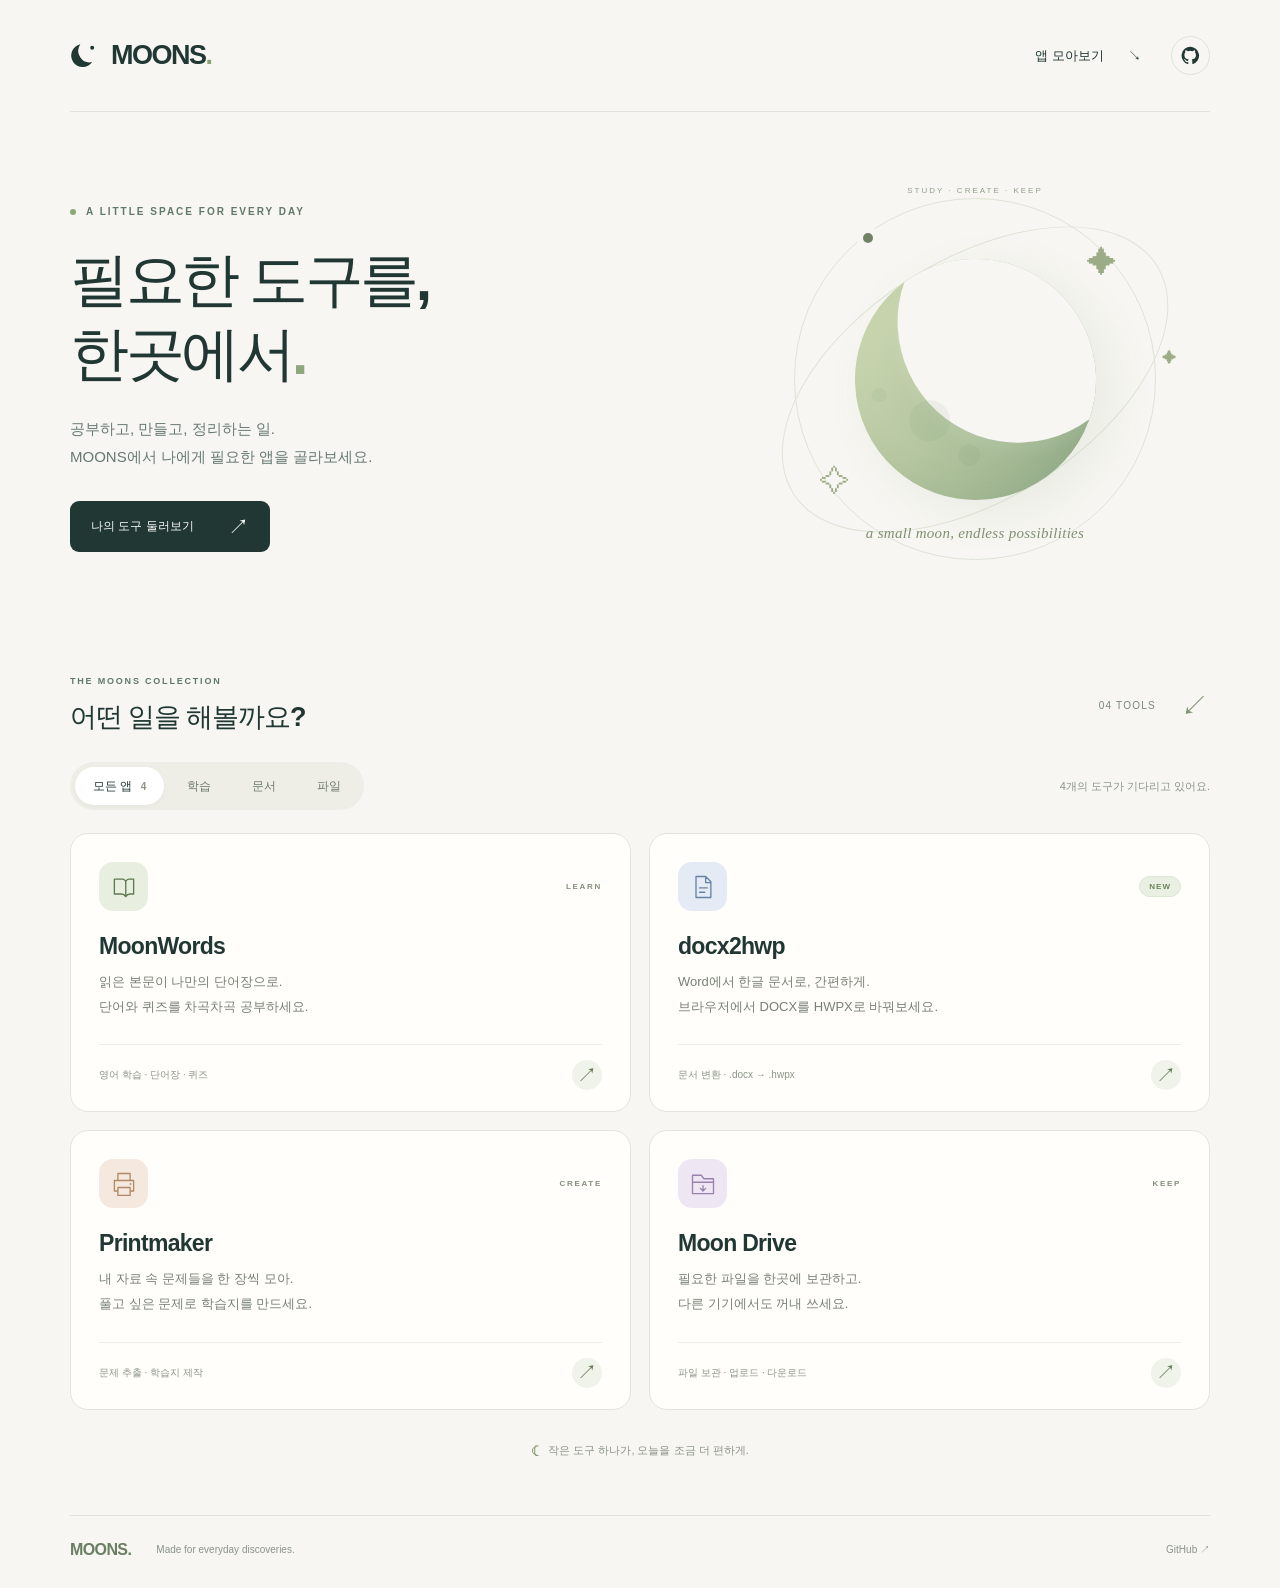
==== index.html @ 259ba998 "build" ====
<!doctype html>
<html lang="ko">
<head>
  <meta charset="utf-8">
  <meta name="viewport" content="width=device-width, initial-scale=1">
  <meta name="theme-color" content="#f7f6f2">
  <meta name="description" content="MOONS — MoonWords, Printmaker, docx2hwp, Moon Drive. 공부와 문서 작업에 필요한 도구를 한곳에서 만나세요.">
  <meta property="og:title" content="MOONS · 나의 작은 도구 모음">
  <meta property="og:description" content="공부하고, 만들고, 정리하는 나만의 공간.">
  <title>MOONS · 나의 작은 도구 모음</title>
  <link rel="icon" href="./favicon.svg" type="image/svg+xml">
  <link rel="stylesheet" href="./styles.css">
  <script src="./app.js" defer></script>
</head>
<body>
  <a class="skip-link" href="#apps">앱 목록으로 바로가기</a>
  <div class="site-wrap">
    <header class="site-header">
      <a href="./" class="brand" aria-label="MOONS 홈"><svg viewBox="0 0 32 32" aria-hidden="true"><path d="M24.5 23.3A12.7 12.7 0 0 1 11.4 3.7a12.7 12.7 0 1 0 13.1 19.6Z" fill="currentColor"/><circle cx="24.5" cy="7.5" r="2.2" fill="currentColor"/></svg><span>MOONS<span class="brand-dot">.</span></span></a>
      <nav aria-label="주 메뉴"><a href="#apps">앱 모아보기 <span aria-hidden="true">↘</span></a><a class="github-link" href="https://github.com/seouk-Moon" aria-label="seouk-Moon GitHub"><svg viewBox="0 0 24 24" aria-hidden="true"><path fill="currentColor" d="M12 .8a11.3 11.3 0 0 0-3.6 22c.6.1.8-.2.8-.5v-2c-3.3.7-4-1.4-4-1.4-.6-1.4-1.4-1.8-1.4-1.8-1.1-.8.1-.8.1-.8 1.2.1 1.8 1.2 1.8 1.2 1 1.8 2.6 1.3 3.3 1 .1-.8.4-1.3.7-1.6-2.6-.3-5.4-1.3-5.4-5.6 0-1.2.4-2.2 1.2-3-.1-.3-.5-1.5.1-3 0 0 1-.3 3.1 1.2a10.6 10.6 0 0 1 5.7 0C16.6 5 17.6 5.3 17.6 5.3c.6 1.5.2 2.7.1 3 .8.8 1.2 1.8 1.2 3 0 4.3-2.8 5.3-5.4 5.6.4.4.8 1.1.8 2.1v3.3c0 .3.2.6.8.5A11.3 11.3 0 0 0 12 .8Z"/></svg></a></nav>
    </header>
    <main>
      <section class="hero" aria-labelledby="hero-title">
        <div class="hero-copy"><p class="eyebrow"><span></span> A LITTLE SPACE FOR EVERY DAY</p><h1 id="hero-title">필요한 도구를,<br>한곳에서<span class="hero-period">.</span></h1><p class="hero-description">공부하고, 만들고, 정리하는 일.<br>MOONS에서 나에게 필요한 앱을 골라보세요.</p><a class="hero-button" href="#apps">나의 도구 둘러보기 <span aria-hidden="true">↗</span></a></div>
        <div class="moon-scene" aria-hidden="true"><span class="orbit orbit-one"></span><span class="orbit orbit-two"></span><span class="orbit-dot"></span><div class="moon-disc"><span class="moon-cutout"></span><i class="crater c1"></i><i class="crater c2"></i><i class="crater c3"></i></div><span class="tiny-star s1">✦</span><span class="tiny-star s2">✧</span><span class="tiny-star s3">✦</span><span class="scene-caption">a small moon, endless possibilities</span><span class="moon-coordinate">STUDY · CREATE · KEEP</span></div>
      </section>
      <section class="apps-section" id="apps" aria-labelledby="apps-title">
        <div class="section-title"><div><p class="eyebrow">THE MOONS COLLECTION</p><h2 id="apps-title">어떤 일을 해볼까요?</h2></div><span class="collection-count">04 TOOLS <span aria-hidden="true">↙</span></span></div>
        <div class="filter-bar" aria-label="앱 종류"><div class="filters"><button type="button" aria-pressed="true" data-filter="all">모든 앱 <span>4</span></button><button type="button" aria-pressed="false" data-filter="study">학습</button><button type="button" aria-pressed="false" data-filter="document">문서</button><button type="button" aria-pressed="false" data-filter="storage">파일</button></div><p id="filter-status" class="filter-status" role="status">4개의 도구가 기다리고 있어요.</p></div>
        <div class="app-grid">
          <a class="app-card card-words" href="https://seouk-moon.github.io/moonwords/" data-category="study" aria-labelledby="words-title" aria-describedby="words-description">
            <div class="card-top"><div class="app-icon"><svg viewBox="0 0 32 32" aria-hidden="true"><path d="M5 7h9a4 4 0 0 1 4 4v16a6 6 0 0 0-5-3H5V7Zm22 0h-5a4 4 0 0 0-4 4v16a6 6 0 0 1 5-3h4V7Z"/></svg></div><span class="category-label">LEARN</span></div><div class="card-copy"><h3 id="words-title">MoonWords</h3><p id="words-description">읽은 본문이 나만의 단어장으로.<br>단어와 퀴즈를 차곡차곡 공부하세요.</p></div><div class="card-bottom"><span>영어 학습 · 단어장 · 퀴즈</span><span class="card-arrow" aria-hidden="true">↗</span></div>
          </a>
          <a class="app-card card-docx" href="https://seouk-moon.github.io/docx2hwp/" data-category="document" aria-labelledby="docx-title" aria-describedby="docx-description">
            <div class="card-top"><div class="app-icon"><svg viewBox="0 0 32 32" aria-hidden="true"><path d="M8 4h11l6 6v18H8V4Zm11 0v7h6M12 17h9M12 22h6"/></svg></div><span class="new-label">NEW</span></div><div class="card-copy"><h3 id="docx-title">docx2hwp</h3><p id="docx-description">Word에서 한글 문서로, 간편하게.<br>브라우저에서 DOCX를 HWPX로 바꿔보세요.</p></div><div class="card-bottom"><span>문서 변환 · .docx → .hwpx</span><span class="card-arrow" aria-hidden="true">↗</span></div>
          </a>
          <a class="app-card card-print" href="https://seouk-moon.github.io/printmaker/" data-category="document" aria-labelledby="print-title" aria-describedby="print-description">
            <div class="card-top"><div class="app-icon"><svg viewBox="0 0 32 32" aria-hidden="true"><path d="M9 11V4h14v7M9 24H5V12h22v12h-4M9 20h14v9H9v-9Z"/><path d="M23 16h1"/></svg></div><span class="category-label">CREATE</span></div><div class="card-copy"><h3 id="print-title">Printmaker</h3><p id="print-description">내 자료 속 문제들을 한 장씩 모아.<br>풀고 싶은 문제로 학습지를 만드세요.</p></div><div class="card-bottom"><span>문제 추출 · 학습지 제작</span><span class="card-arrow" aria-hidden="true">↗</span></div>
          </a>
          <a class="app-card card-drive" href="https://seouk-moon.github.io/moonwords/drive.html" data-category="storage" aria-labelledby="drive-title" aria-describedby="drive-description">
            <div class="card-top"><div class="app-icon"><svg viewBox="0 0 32 32" aria-hidden="true"><path d="M4 9V6h10l3 4h11v17H4V9Z"/><path d="M4 14h24M16 18v6m-3-3 3 3 3-3"/></svg></div><span class="category-label">KEEP</span></div><div class="card-copy"><h3 id="drive-title">Moon Drive</h3><p id="drive-description">필요한 파일을 한곳에 보관하고.<br>다른 기기에서도 꺼내 쓰세요.</p></div><div class="card-bottom"><span>파일 보관 · 업로드 · 다운로드</span><span class="card-arrow" aria-hidden="true">↗</span></div>
          </a>
        </div>
        <p class="collection-note"><span aria-hidden="true">☾</span> 작은 도구 하나가, 오늘을 조금 더 편하게.</p>
      </section>
    </main>
    <footer class="site-footer"><a class="footer-brand" href="./">MOONS.</a><p>Made for everyday discoveries.</p><a href="https://github.com/seouk-Moon">GitHub <span aria-hidden="true">↗</span></a></footer>
  </div>
  <noscript><style>.filter-bar{display:none}</style></noscript>
</body>
</html>
---- styles.css ----
@charset "UTF-8";
:root{--paper:#f7f6f2;--ink:#203734;--muted:#687974;--line:#dfe3da;--mint:#e3eee6;--accent:#a5bd8b;font-family:Inter,Pretendard,"Noto Sans KR",-apple-system,BlinkMacSystemFont,"Segoe UI",sans-serif;color:var(--ink);background:var(--paper);font-synthesis:none;text-rendering:optimizeLegibility;-webkit-font-smoothing:antialiased;color-scheme:light}*{box-sizing:border-box}body{margin:0}a{color:inherit;text-decoration:none}button{font:inherit;cursor:pointer}svg{display:block}a,button{-webkit-tap-highlight-color:transparent}button:focus-visible,a:focus-visible{outline:3px solid #5d8069;outline-offset:6px}.skip-link{position:fixed;left:16px;top:-100px;z-index:10;background:var(--ink);color:white;padding:12px;border-radius:8px}.skip-link:focus{top:12px}.site-wrap{width:min(1140px,calc(100% - 96px));margin:auto}.site-header{height:112px;border-bottom:1px solid var(--line);display:flex;align-items:center;justify-content:space-between;gap:20px}.brand{display:flex;align-items:center;gap:12px;font-size:27px;letter-spacing:-1.5px;font-weight:850}.brand>svg{width:29px;height:29px}.brand-dot{color:#8d9f76}.site-header nav{display:flex;align-items:center;gap:30px;font-size:13px;font-weight:650}.site-header nav a:first-child{display:flex;gap:24px;align-items:center}.github-link{padding:9px;border:1px solid var(--line);border-radius:50%}.github-link svg{width:19px;height:19px}.hero{display:grid;grid-template-columns:1.12fr 1fr;align-items:center;min-height:530px;padding:52px 0 60px;gap:28px;overflow:hidden}.eyebrow{font-size:10px;letter-spacing:2px;font-weight:750;color:#617969;margin:0 0 26px;display:flex;gap:10px;align-items:center}.eyebrow>span{width:6px;height:6px;background:#8ca676;border-radius:50%}.hero h1{font-size:clamp(40px,4.6vw,61px);line-height:1.25;letter-spacing:-3.5px;font-weight:750;margin:0 0 24px}.hero-period{color:#8fa77c}.hero-description{color:var(--muted);font-size:15px;line-height:1.9;margin:0}.hero-button{display:inline-flex;align-items:center;gap:34px;padding:15px 21px;margin-top:29px;border-radius:9px;background:var(--ink);color:#fafbf7;font-size:12px;font-weight:650;transition:background .2s,transform .2s}.hero-button:hover{background:#3a5547;transform:translateY(-2px)}.hero-button span{font-size:21px;line-height:1}.moon-scene{position:relative;aspect-ratio:1;max-width:430px;width:100%;justify-self:end;isolation:isolate}.orbit{position:absolute;border:1px solid #dfe4d6;border-radius:50%;inset:8%}.orbit-two{inset:22% 0;transform:rotate(-32deg)}.orbit-dot{position:absolute;top:16%;left:24%;width:10px;height:10px;border-radius:50%;background:#708367;z-index:2;box-shadow:0 0 0 6px var(--paper)}.moon-disc{position:absolute;inset:22%;border-radius:50%;background:linear-gradient(145deg,#d3ddb6,#91ab87);box-shadow:inset -13px -10px 35px #597a5c1a,9px 18px 45px #6c855318;overflow:hidden;transform:rotate(-25deg)}.moon-cutout{position:absolute;inset:-14% -26% 14% 26%;background:var(--paper);border-radius:50%;box-shadow:-6px 9px 12px #ffffff12}.crater{position:absolute;background:#63826715;border-radius:50%;left:17%;top:49%;height:17%;width:17%}.c2{left:30%;top:73%;width:9%;height:9%}.c3{left:8%;top:36%;width:6%;height:6%}.tiny-star{position:absolute;font-size:23px;color:#9cac86}.s1{top:19%;right:17%;font-size:30px}.s2{bottom:22%;left:14%;font-size:30px}.s3{top:43%;right:3%;font-size:15px}.scene-caption{position:absolute;bottom:12%;left:0;right:0;text-align:center;font:italic 15px Georgia,serif;color:#809072;letter-spacing:.3px}.moon-coordinate{position:absolute;top:5%;left:0;right:0;text-align:center;font-size:8px;letter-spacing:2px;color:#91a08c}.apps-section{scroll-margin-top:30px;padding:22px 0 0}.section-title{display:flex;justify-content:space-between;align-items:center;gap:20px}.section-title .eyebrow{margin:0 0 13px;font-size:9px;letter-spacing:1.8px}.section-title h2{font-size:27px;font-weight:720;letter-spacing:-1.1px;margin:0}.collection-count{display:flex;align-items:center;gap:25px;font-size:10px;letter-spacing:1.2px;color:#7b867c}.collection-count span{font-size:28px;color:#829478}.filter-bar{display:flex;justify-content:space-between;align-items:center;gap:14px;flex-wrap:wrap;margin:27px 0 23px}.filters{display:flex;gap:5px;padding:5px;background:#eeeee7;border-radius:50px}.filters button{min-height:38px;border:0;padding:0 18px;color:#6e796f;background:transparent;border-radius:30px;font-size:12px;font-weight:650;white-space:nowrap}.filters button[aria-pressed=true]{background:#fff;color:var(--ink);box-shadow:0 2px 5px #2a402b09}.filters button span{font-size:10px;margin-left:5px;color:#899481}.filter-status{font-size:11px;color:#8a9488;margin:0}.app-grid{display:grid;grid-template-columns:1fr 1fr;gap:18px}.app-card{min-width:0;border:1px solid #e2e5dc;background:#fffefa;border-radius:18px;padding:28px 28px 21px;transition:border-color .18s,box-shadow .18s,transform .18s;display:flex;flex-direction:column}.app-card[hidden]{display:none}.app-card:hover{transform:translateY(-4px);border-color:#a7b79b;box-shadow:0 12px 30px #2d48390a}.card-top{display:flex;align-items:center;justify-content:space-between;gap:12px}.app-icon{width:49px;height:49px;border-radius:14px;display:grid;place-items:center;background:#e8efe1;color:#5e7951}.app-icon svg{width:28px;height:28px;fill:none;stroke:currentColor;stroke-width:1.5;stroke-linecap:round;stroke-linejoin:round}.category-label{font-size:8px;letter-spacing:1.7px;color:#83907b;font-weight:750}.new-label{font-size:8px;letter-spacing:1px;background:#e9efe3;border:1px solid #dde7d4;color:#6c865b;border-radius:20px;padding:5px 9px;font-weight:800}.card-docx .app-icon{background:#e4ebf4;color:#6882a3}.card-print .app-icon{background:#f5e9df;color:#b18965}.card-drive .app-icon{background:#eee7f3;color:#9a81ad}.card-copy h3{font-size:23px;letter-spacing:-.7px;margin:22px 0 10px;font-weight:720}.card-copy p{font-size:13px;color:#788075;line-height:1.9;margin:0 0 25px}.card-bottom{margin-top:auto;border-top:1px solid #edf0e7;padding-top:15px;display:flex;align-items:center;justify-content:space-between;gap:12px;font-size:10px;color:#8b9486}.card-arrow{display:grid;place-items:center;font-size:20px;width:30px;height:30px;border-radius:50%;background:#f0f3e9;color:#657b59;transition:background .18s}.app-card:hover .card-arrow{background:#dfe9d5}.collection-note{display:flex;justify-content:center;align-items:center;gap:8px;font-size:11px;color:#8b9485;margin:31px 0 54px}.collection-note span{font-size:17px;color:#8a9b77}.site-footer{border-top:1px solid var(--line);padding:25px 0 29px;display:flex;align-items:center;gap:25px;font-size:10px;color:#8a9489}.footer-brand{font-size:16px;letter-spacing:-.6px;color:#697e62;font-weight:800}.site-footer p{margin:0}.site-footer>a:last-child{margin-left:auto}html{scroll-behavior:smooth}@media(min-width:1200px){.moon-scene{margin-right:20px}}@media(max-width:760px){.site-wrap{width:calc(100% - 44px)}.site-header{height:82px}.brand{font-size:24px;gap:8px}.brand>svg{width:25px}.site-header nav{gap:15px;font-size:11px}.site-header nav a:first-child{gap:12px}.hero{min-height:0;grid-template-columns:1fr .7fr;gap:8px;padding:45px 0 44px}.hero h1{font-size:39px;letter-spacing:-2.5px}.hero-description{font-size:12px}.hero .eyebrow{font-size:8px;letter-spacing:1px;margin-bottom:20px;white-space:nowrap}.hero-button{font-size:11px;padding:13px 17px;gap:23px;margin-top:23px}.moon-scene{min-width:0}.moon-coordinate,.scene-caption{display:none}.section-title h2{font-size:23px}.app-card{padding:23px 23px 18px}.card-copy h3{font-size:21px}.card-copy p{font-size:12px}.card-bottom{font-size:9px}.filter-status{display:none}.filter-bar{margin:22px 0 20px}.collection-count{gap:10px;font-size:8px}.app-grid{gap:14px}}@media(max-width:520px){.hero{grid-template-columns:1fr;position:relative;padding:43px 0 46px}.hero-copy{z-index:2;position:relative}.hero h1{font-size:43px;line-height:1.22}.hero-description{font-size:13px}.hero .eyebrow{font-size:8px;margin-bottom:23px}.moon-scene{position:absolute;right:-44px;top:60px;width:200px;opacity:.55;z-index:0}.moon-scene .moon-cutout{background:var(--paper)}.hero-copy{pointer-events:none}.hero-copy a{pointer-events:auto}.hero h1,.hero-description{width:max-content;max-width:100%}.hero h1{position:relative}.hero .moon-disc{inset:25%}.hero-button{margin-top:25px;font-size:12px}.app-grid{grid-template-columns:1fr;gap:14px}.apps-section{padding-top:9px}.section-title h2{font-size:23px}.section-title .eyebrow{font-size:8px;letter-spacing:1.5px}.collection-count span{display:none}.app-card{padding:23px}.card-top{align-items:flex-start}.app-icon{width:45px;height:45px;border-radius:12px}.card-copy h3{margin:19px 0 9px;font-size:23px}.card-copy p{font-size:13px;margin-bottom:22px}.card-bottom{font-size:10px;padding-top:13px}.filter-bar{margin:23px 0 18px}.filters{width:100%;justify-content:space-between}.filters button{padding:0 15px;min-height:39px}.collection-note{font-size:10px;margin:27px 0 38px}.site-footer{flex-wrap:wrap;gap:12px;font-size:9px}.site-footer p{font-size:9px}.site-header nav a:first-child span{display:none}}@media(prefers-reduced-motion:reduce){html{scroll-behavior:auto}*,*::before,*::after{transition:none!important}}
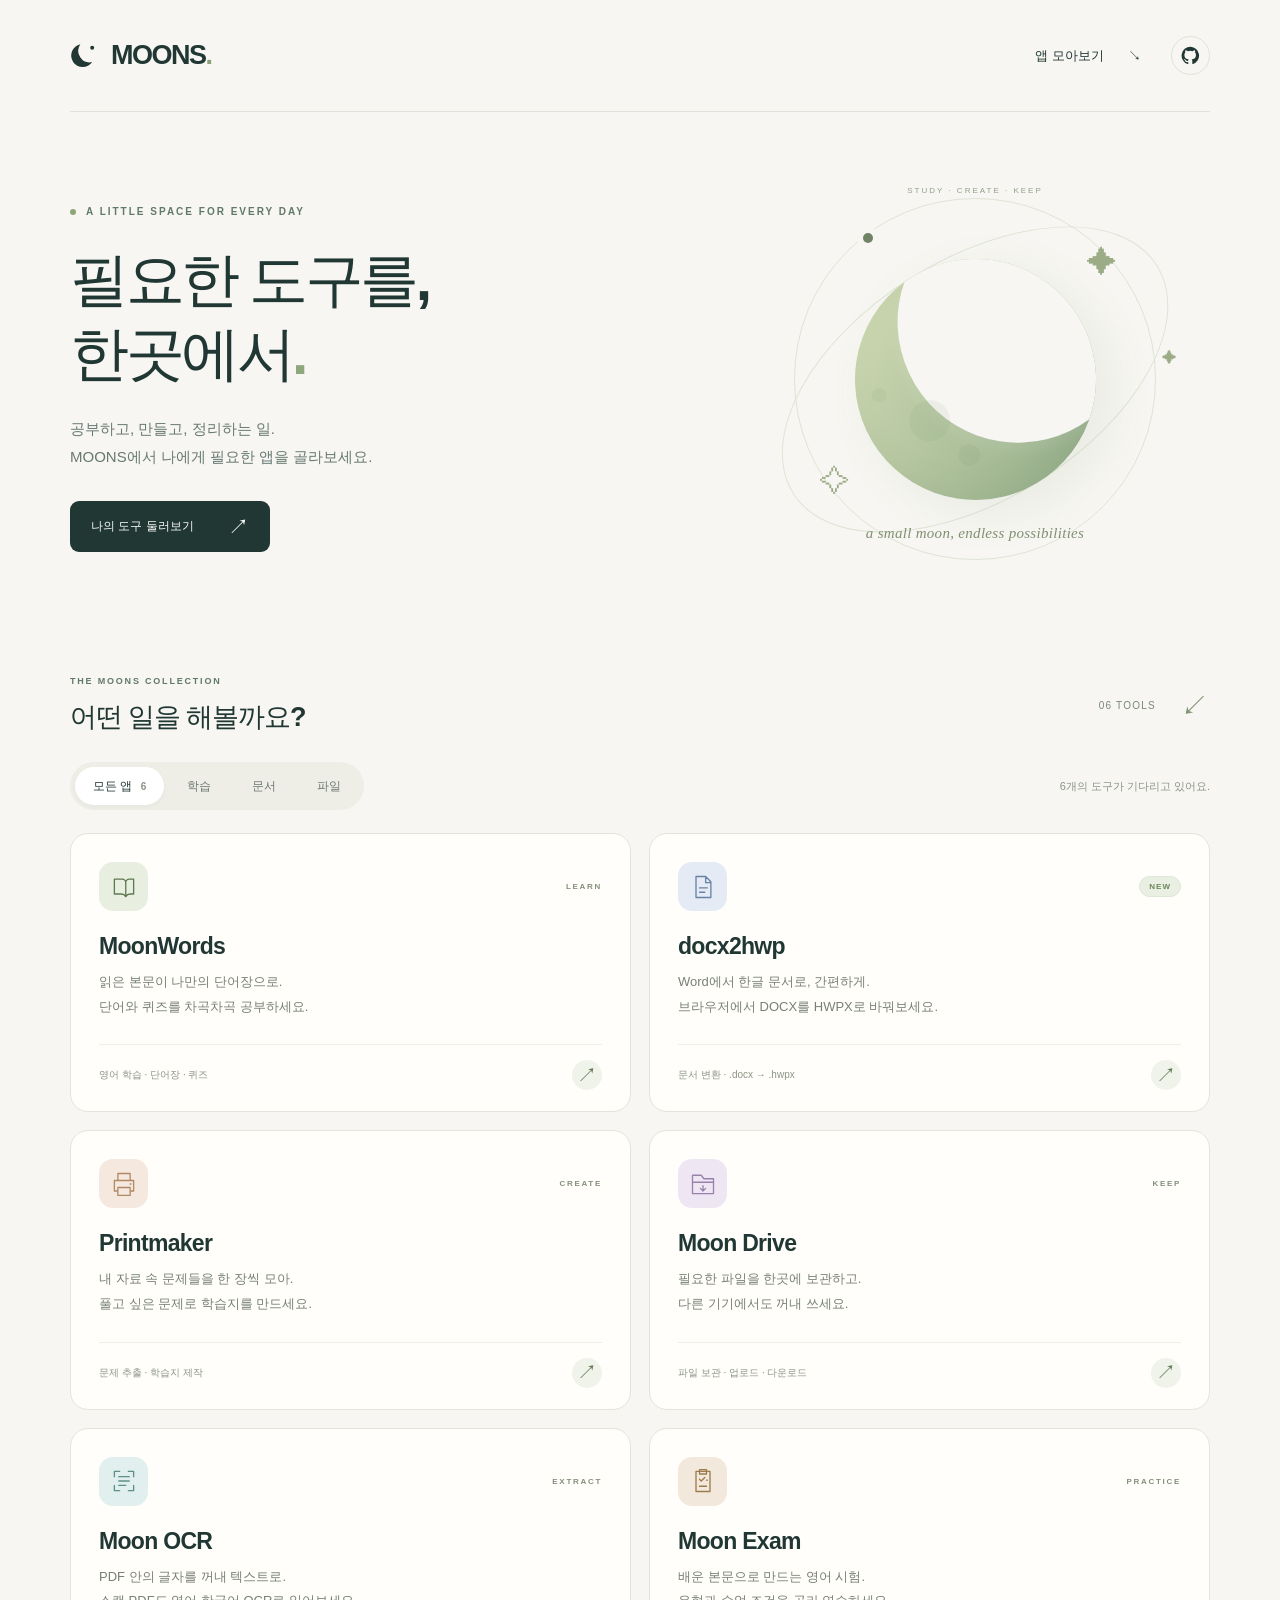
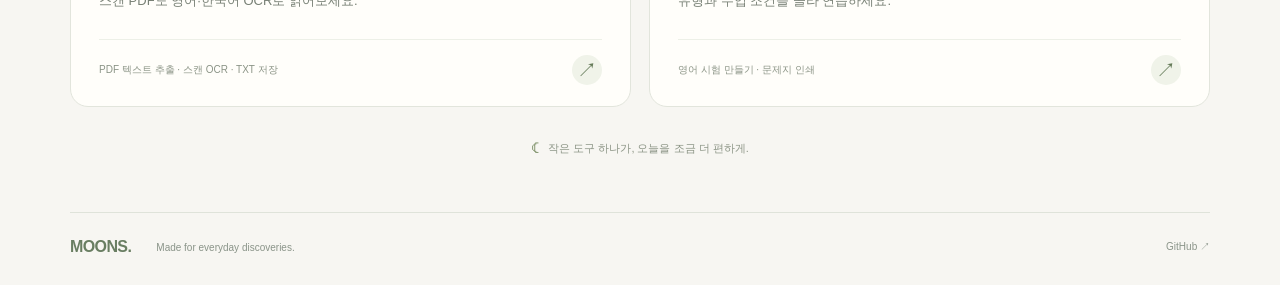
==== commit 5db347f9: "." ====
--- a/index.html
+++ b/index.html
@@ -4,7 +4,7 @@
   <meta charset="utf-8">
   <meta name="viewport" content="width=device-width, initial-scale=1">
   <meta name="theme-color" content="#f7f6f2">
-  <meta name="description" content="MOONS — MoonWords, Printmaker, docx2hwp, Moon Drive. 공부와 문서 작업에 필요한 도구를 한곳에서 만나세요.">
+  <meta name="description" content="MOONS — MoonWords, Printmaker, docx2hwp, Moon Drive, Moon OCR, Moon Exam. 공부와 문서 작업에 필요한 도구를 한곳에서 만나세요.">
   <meta property="og:title" content="MOONS · 나의 작은 도구 모음">
   <meta property="og:description" content="공부하고, 만들고, 정리하는 나만의 공간.">
   <title>MOONS · 나의 작은 도구 모음</title>
@@ -25,8 +25,8 @@
         <div class="moon-scene" aria-hidden="true"><span class="orbit orbit-one"></span><span class="orbit orbit-two"></span><span class="orbit-dot"></span><div class="moon-disc"><span class="moon-cutout"></span><i class="crater c1"></i><i class="crater c2"></i><i class="crater c3"></i></div><span class="tiny-star s1">✦</span><span class="tiny-star s2">✧</span><span class="tiny-star s3">✦</span><span class="scene-caption">a small moon, endless possibilities</span><span class="moon-coordinate">STUDY · CREATE · KEEP</span></div>
       </section>
       <section class="apps-section" id="apps" aria-labelledby="apps-title">
-        <div class="section-title"><div><p class="eyebrow">THE MOONS COLLECTION</p><h2 id="apps-title">어떤 일을 해볼까요?</h2></div><span class="collection-count">04 TOOLS <span aria-hidden="true">↙</span></span></div>
-        <div class="filter-bar" aria-label="앱 종류"><div class="filters"><button type="button" aria-pressed="true" data-filter="all">모든 앱 <span>4</span></button><button type="button" aria-pressed="false" data-filter="study">학습</button><button type="button" aria-pressed="false" data-filter="document">문서</button><button type="button" aria-pressed="false" data-filter="storage">파일</button></div><p id="filter-status" class="filter-status" role="status">4개의 도구가 기다리고 있어요.</p></div>
+        <div class="section-title"><div><p class="eyebrow">THE MOONS COLLECTION</p><h2 id="apps-title">어떤 일을 해볼까요?</h2></div><span class="collection-count">06 TOOLS <span aria-hidden="true">↙</span></span></div>
+        <div class="filter-bar" aria-label="앱 종류"><div class="filters"><button type="button" aria-pressed="true" data-filter="all">모든 앱 <span>6</span></button><button type="button" aria-pressed="false" data-filter="study">학습</button><button type="button" aria-pressed="false" data-filter="document">문서</button><button type="button" aria-pressed="false" data-filter="storage">파일</button></div><p id="filter-status" class="filter-status" role="status">6개의 도구가 기다리고 있어요.</p></div>
         <div class="app-grid">
           <a class="app-card card-words" href="https://seouk-moon.github.io/moonwords/" data-category="study" aria-labelledby="words-title" aria-describedby="words-description">
             <div class="card-top"><div class="app-icon"><svg viewBox="0 0 32 32" aria-hidden="true"><path d="M5 7h9a4 4 0 0 1 4 4v16a6 6 0 0 0-5-3H5V7Zm22 0h-5a4 4 0 0 0-4 4v16a6 6 0 0 1 5-3h4V7Z"/></svg></div><span class="category-label">LEARN</span></div><div class="card-copy"><h3 id="words-title">MoonWords</h3><p id="words-description">읽은 본문이 나만의 단어장으로.<br>단어와 퀴즈를 차곡차곡 공부하세요.</p></div><div class="card-bottom"><span>영어 학습 · 단어장 · 퀴즈</span><span class="card-arrow" aria-hidden="true">↗</span></div>
@@ -40,6 +40,12 @@
           <a class="app-card card-drive" href="https://seouk-moon.github.io/moonwords/drive.html" data-category="storage" aria-labelledby="drive-title" aria-describedby="drive-description">
             <div class="card-top"><div class="app-icon"><svg viewBox="0 0 32 32" aria-hidden="true"><path d="M4 9V6h10l3 4h11v17H4V9Z"/><path d="M4 14h24M16 18v6m-3-3 3 3 3-3"/></svg></div><span class="category-label">KEEP</span></div><div class="card-copy"><h3 id="drive-title">Moon Drive</h3><p id="drive-description">필요한 파일을 한곳에 보관하고.<br>다른 기기에서도 꺼내 쓰세요.</p></div><div class="card-bottom"><span>파일 보관 · 업로드 · 다운로드</span><span class="card-arrow" aria-hidden="true">↗</span></div>
           </a>
+          <a class="app-card card-ocr" href="https://seouk-moon.github.io/moonwords/ocr.html" data-category="document" aria-labelledby="ocr-title" aria-describedby="ocr-description">
+            <div class="card-top"><div class="app-icon"><svg viewBox="0 0 32 32" aria-hidden="true"><path d="M11 5H5v6m16-6h6v6M5 21v6h6m16-6v6h-6M10 11h12M10 16h12M10 21h8"/></svg></div><span class="category-label">EXTRACT</span></div><div class="card-copy"><h3 id="ocr-title">Moon OCR</h3><p id="ocr-description">PDF 안의 글자를 꺼내 텍스트로.<br>스캔 PDF도 영어·한국어 OCR로 읽어보세요.</p></div><div class="card-bottom"><span>PDF 텍스트 추출 · 스캔 OCR · TXT 저장</span><span class="card-arrow" aria-hidden="true">↗</span></div>
+          </a>
+          <a class="app-card card-exam" href="https://seouk-moon.github.io/moonwords/exam.html" data-category="study" aria-labelledby="exam-title" aria-describedby="exam-description">
+            <div class="card-top"><div class="app-icon"><svg viewBox="0 0 32 32" aria-hidden="true"><path d="M8 5h16v23H8V5Zm4-2h8v5h-8V3Zm0 11 2 2 4-4m-6 10h8m0-7h1"/></svg></div><span class="category-label">PRACTICE</span></div><div class="card-copy"><h3 id="exam-title">Moon Exam</h3><p id="exam-description">배운 본문으로 만드는 영어 시험.<br>유형과 수업 조건을 골라 연습하세요.</p></div><div class="card-bottom"><span>영어 시험 만들기 · 문제지 인쇄</span><span class="card-arrow" aria-hidden="true">↗</span></div>
+          </a>
         </div>
         <p class="collection-note"><span aria-hidden="true">☾</span> 작은 도구 하나가, 오늘을 조금 더 편하게.</p>
       </section>
--- a/styles.css
+++ b/styles.css
@@ -1,2 +1,4 @@
 @charset "UTF-8";
 :root{--paper:#f7f6f2;--ink:#203734;--muted:#687974;--line:#dfe3da;--mint:#e3eee6;--accent:#a5bd8b;font-family:Inter,Pretendard,"Noto Sans KR",-apple-system,BlinkMacSystemFont,"Segoe UI",sans-serif;color:var(--ink);background:var(--paper);font-synthesis:none;text-rendering:optimizeLegibility;-webkit-font-smoothing:antialiased;color-scheme:light}*{box-sizing:border-box}body{margin:0}a{color:inherit;text-decoration:none}button{font:inherit;cursor:pointer}svg{display:block}a,button{-webkit-tap-highlight-color:transparent}button:focus-visible,a:focus-visible{outline:3px solid #5d8069;outline-offset:6px}.skip-link{position:fixed;left:16px;top:-100px;z-index:10;background:var(--ink);color:white;padding:12px;border-radius:8px}.skip-link:focus{top:12px}.site-wrap{width:min(1140px,calc(100% - 96px));margin:auto}.site-header{height:112px;border-bottom:1px solid var(--line);display:flex;align-items:center;justify-content:space-between;gap:20px}.brand{display:flex;align-items:center;gap:12px;font-size:27px;letter-spacing:-1.5px;font-weight:850}.brand>svg{width:29px;height:29px}.brand-dot{color:#8d9f76}.site-header nav{display:flex;align-items:center;gap:30px;font-size:13px;font-weight:650}.site-header nav a:first-child{display:flex;gap:24px;align-items:center}.github-link{padding:9px;border:1px solid var(--line);border-radius:50%}.github-link svg{width:19px;height:19px}.hero{display:grid;grid-template-columns:1.12fr 1fr;align-items:center;min-height:530px;padding:52px 0 60px;gap:28px;overflow:hidden}.eyebrow{font-size:10px;letter-spacing:2px;font-weight:750;color:#617969;margin:0 0 26px;display:flex;gap:10px;align-items:center}.eyebrow>span{width:6px;height:6px;background:#8ca676;border-radius:50%}.hero h1{font-size:clamp(40px,4.6vw,61px);line-height:1.25;letter-spacing:-3.5px;font-weight:750;margin:0 0 24px}.hero-period{color:#8fa77c}.hero-description{color:var(--muted);font-size:15px;line-height:1.9;margin:0}.hero-button{display:inline-flex;align-items:center;gap:34px;padding:15px 21px;margin-top:29px;border-radius:9px;background:var(--ink);color:#fafbf7;font-size:12px;font-weight:650;transition:background .2s,transform .2s}.hero-button:hover{background:#3a5547;transform:translateY(-2px)}.hero-button span{font-size:21px;line-height:1}.moon-scene{position:relative;aspect-ratio:1;max-width:430px;width:100%;justify-self:end;isolation:isolate}.orbit{position:absolute;border:1px solid #dfe4d6;border-radius:50%;inset:8%}.orbit-two{inset:22% 0;transform:rotate(-32deg)}.orbit-dot{position:absolute;top:16%;left:24%;width:10px;height:10px;border-radius:50%;background:#708367;z-index:2;box-shadow:0 0 0 6px var(--paper)}.moon-disc{position:absolute;inset:22%;border-radius:50%;background:linear-gradient(145deg,#d3ddb6,#91ab87);box-shadow:inset -13px -10px 35px #597a5c1a,9px 18px 45px #6c855318;overflow:hidden;transform:rotate(-25deg)}.moon-cutout{position:absolute;inset:-14% -26% 14% 26%;background:var(--paper);border-radius:50%;box-shadow:-6px 9px 12px #ffffff12}.crater{position:absolute;background:#63826715;border-radius:50%;left:17%;top:49%;height:17%;width:17%}.c2{left:30%;top:73%;width:9%;height:9%}.c3{left:8%;top:36%;width:6%;height:6%}.tiny-star{position:absolute;font-size:23px;color:#9cac86}.s1{top:19%;right:17%;font-size:30px}.s2{bottom:22%;left:14%;font-size:30px}.s3{top:43%;right:3%;font-size:15px}.scene-caption{position:absolute;bottom:12%;left:0;right:0;text-align:center;font:italic 15px Georgia,serif;color:#809072;letter-spacing:.3px}.moon-coordinate{position:absolute;top:5%;left:0;right:0;text-align:center;font-size:8px;letter-spacing:2px;color:#91a08c}.apps-section{scroll-margin-top:30px;padding:22px 0 0}.section-title{display:flex;justify-content:space-between;align-items:center;gap:20px}.section-title .eyebrow{margin:0 0 13px;font-size:9px;letter-spacing:1.8px}.section-title h2{font-size:27px;font-weight:720;letter-spacing:-1.1px;margin:0}.collection-count{display:flex;align-items:center;gap:25px;font-size:10px;letter-spacing:1.2px;color:#7b867c}.collection-count span{font-size:28px;color:#829478}.filter-bar{display:flex;justify-content:space-between;align-items:center;gap:14px;flex-wrap:wrap;margin:27px 0 23px}.filters{display:flex;gap:5px;padding:5px;background:#eeeee7;border-radius:50px}.filters button{min-height:38px;border:0;padding:0 18px;color:#6e796f;background:transparent;border-radius:30px;font-size:12px;font-weight:650;white-space:nowrap}.filters button[aria-pressed=true]{background:#fff;color:var(--ink);box-shadow:0 2px 5px #2a402b09}.filters button span{font-size:10px;margin-left:5px;color:#899481}.filter-status{font-size:11px;color:#8a9488;margin:0}.app-grid{display:grid;grid-template-columns:1fr 1fr;gap:18px}.app-card{min-width:0;border:1px solid #e2e5dc;background:#fffefa;border-radius:18px;padding:28px 28px 21px;transition:border-color .18s,box-shadow .18s,transform .18s;display:flex;flex-direction:column}.app-card[hidden]{display:none}.app-card:hover{transform:translateY(-4px);border-color:#a7b79b;box-shadow:0 12px 30px #2d48390a}.card-top{display:flex;align-items:center;justify-content:space-between;gap:12px}.app-icon{width:49px;height:49px;border-radius:14px;display:grid;place-items:center;background:#e8efe1;color:#5e7951}.app-icon svg{width:28px;height:28px;fill:none;stroke:currentColor;stroke-width:1.5;stroke-linecap:round;stroke-linejoin:round}.category-label{font-size:8px;letter-spacing:1.7px;color:#83907b;font-weight:750}.new-label{font-size:8px;letter-spacing:1px;background:#e9efe3;border:1px solid #dde7d4;color:#6c865b;border-radius:20px;padding:5px 9px;font-weight:800}.card-docx .app-icon{background:#e4ebf4;color:#6882a3}.card-print .app-icon{background:#f5e9df;color:#b18965}.card-drive .app-icon{background:#eee7f3;color:#9a81ad}.card-copy h3{font-size:23px;letter-spacing:-.7px;margin:22px 0 10px;font-weight:720}.card-copy p{font-size:13px;color:#788075;line-height:1.9;margin:0 0 25px}.card-bottom{margin-top:auto;border-top:1px solid #edf0e7;padding-top:15px;display:flex;align-items:center;justify-content:space-between;gap:12px;font-size:10px;color:#8b9486}.card-arrow{display:grid;place-items:center;font-size:20px;width:30px;height:30px;border-radius:50%;background:#f0f3e9;color:#657b59;transition:background .18s}.app-card:hover .card-arrow{background:#dfe9d5}.collection-note{display:flex;justify-content:center;align-items:center;gap:8px;font-size:11px;color:#8b9485;margin:31px 0 54px}.collection-note span{font-size:17px;color:#8a9b77}.site-footer{border-top:1px solid var(--line);padding:25px 0 29px;display:flex;align-items:center;gap:25px;font-size:10px;color:#8a9489}.footer-brand{font-size:16px;letter-spacing:-.6px;color:#697e62;font-weight:800}.site-footer p{margin:0}.site-footer>a:last-child{margin-left:auto}html{scroll-behavior:smooth}@media(min-width:1200px){.moon-scene{margin-right:20px}}@media(max-width:760px){.site-wrap{width:calc(100% - 44px)}.site-header{height:82px}.brand{font-size:24px;gap:8px}.brand>svg{width:25px}.site-header nav{gap:15px;font-size:11px}.site-header nav a:first-child{gap:12px}.hero{min-height:0;grid-template-columns:1fr .7fr;gap:8px;padding:45px 0 44px}.hero h1{font-size:39px;letter-spacing:-2.5px}.hero-description{font-size:12px}.hero .eyebrow{font-size:8px;letter-spacing:1px;margin-bottom:20px;white-space:nowrap}.hero-button{font-size:11px;padding:13px 17px;gap:23px;margin-top:23px}.moon-scene{min-width:0}.moon-coordinate,.scene-caption{display:none}.section-title h2{font-size:23px}.app-card{padding:23px 23px 18px}.card-copy h3{font-size:21px}.card-copy p{font-size:12px}.card-bottom{font-size:9px}.filter-status{display:none}.filter-bar{margin:22px 0 20px}.collection-count{gap:10px;font-size:8px}.app-grid{gap:14px}}@media(max-width:520px){.hero{grid-template-columns:1fr;position:relative;padding:43px 0 46px}.hero-copy{z-index:2;position:relative}.hero h1{font-size:43px;line-height:1.22}.hero-description{font-size:13px}.hero .eyebrow{font-size:8px;margin-bottom:23px}.moon-scene{position:absolute;right:-44px;top:60px;width:200px;opacity:.55;z-index:0}.moon-scene .moon-cutout{background:var(--paper)}.hero-copy{pointer-events:none}.hero-copy a{pointer-events:auto}.hero h1,.hero-description{width:max-content;max-width:100%}.hero h1{position:relative}.hero .moon-disc{inset:25%}.hero-button{margin-top:25px;font-size:12px}.app-grid{grid-template-columns:1fr;gap:14px}.apps-section{padding-top:9px}.section-title h2{font-size:23px}.section-title .eyebrow{font-size:8px;letter-spacing:1.5px}.collection-count span{display:none}.app-card{padding:23px}.card-top{align-items:flex-start}.app-icon{width:45px;height:45px;border-radius:12px}.card-copy h3{margin:19px 0 9px;font-size:23px}.card-copy p{font-size:13px;margin-bottom:22px}.card-bottom{font-size:10px;padding-top:13px}.filter-bar{margin:23px 0 18px}.filters{width:100%;justify-content:space-between}.filters button{padding:0 15px;min-height:39px}.collection-note{font-size:10px;margin:27px 0 38px}.site-footer{flex-wrap:wrap;gap:12px;font-size:9px}.site-footer p{font-size:9px}.site-header nav a:first-child span{display:none}}@media(prefers-reduced-motion:reduce){html{scroll-behavior:auto}*,*::before,*::after{transition:none!important}}
+
+.card-ocr .app-icon{background:#e1efee;color:#5d9188}.card-exam .app-icon{background:#f2e8db;color:#9c7b4c}
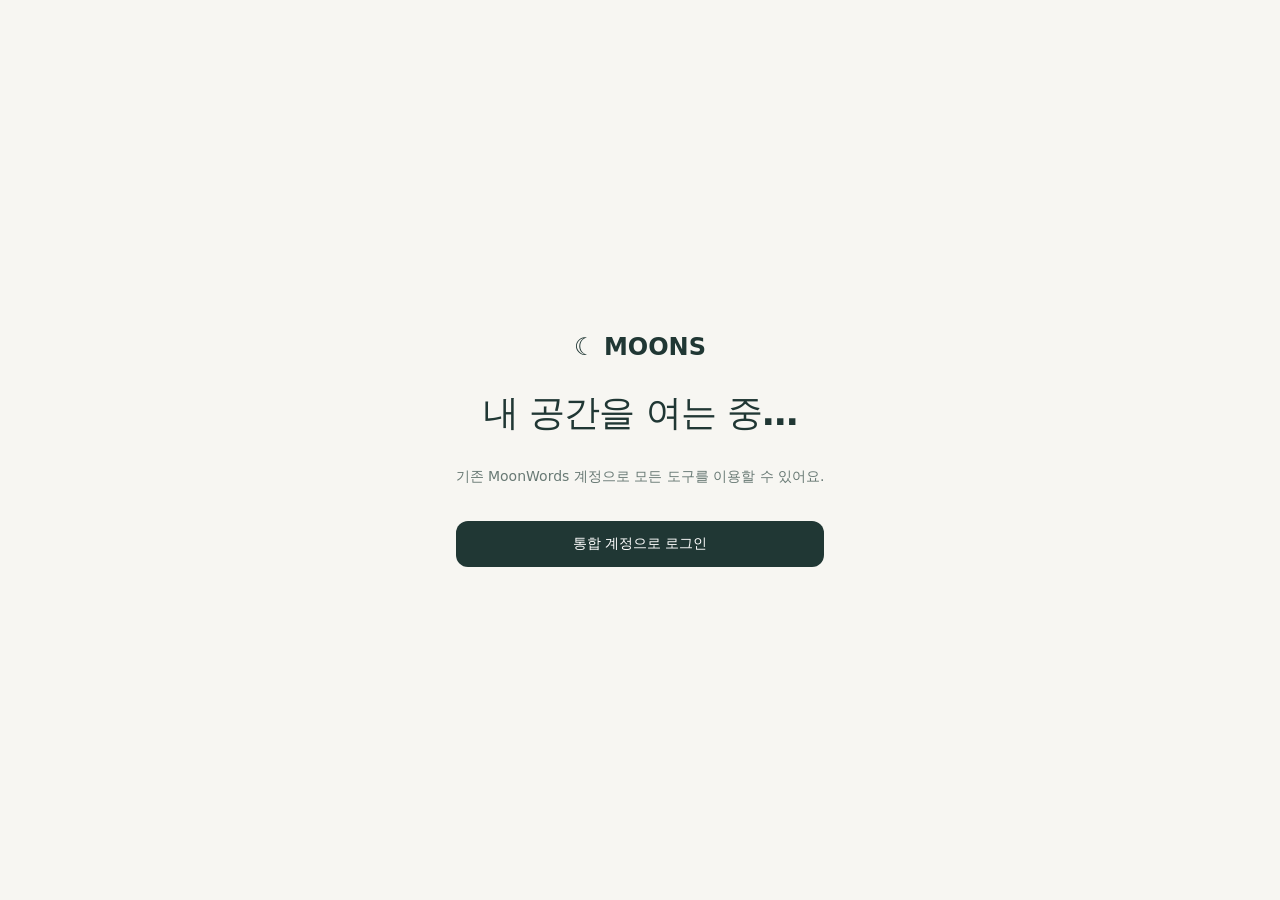
==== commit 93546c4c: "." ====
--- a/index.html
+++ b/index.html
@@ -1,5 +1,5 @@
 <!doctype html>
-<html lang="ko">
+<html data-moons-auth="required" lang="ko">
 <head>
   <meta charset="utf-8">
   <meta name="viewport" content="width=device-width, initial-scale=1">
@@ -11,13 +11,13 @@
   <link rel="icon" href="./favicon.svg" type="image/svg+xml">
   <link rel="stylesheet" href="./styles.css">
   <script src="./app.js" defer></script>
-</head>
-<body>
+<link rel="stylesheet" href="https://seouk-moon.github.io/account-guard.css"><style>html[data-moons-auth]:not(.moons-auth-ready) body>:not(#moons-auth-overlay):not(#moons-auth-frame){display:none!important}</style><script defer src="https://seouk-moon.github.io/account-guard.js"></script></head>
+<body><section id="moons-auth-overlay" style="position:fixed;inset:0;z-index:2147483000;background:#f7f6f2;color:#203734;display:grid;place-content:center;text-align:center;padding:24px;font-family:system-ui,sans-serif"><b>☾ MOONS</b><p>계정을 확인하고 있어요.</p><a href="https://seouk-moon.github.io/moonwords/account.html">통합 로그인 열기</a></section>
   <a class="skip-link" href="#apps">앱 목록으로 바로가기</a>
   <div class="site-wrap">
     <header class="site-header">
       <a href="./" class="brand" aria-label="MOONS 홈"><svg viewBox="0 0 32 32" aria-hidden="true"><path d="M24.5 23.3A12.7 12.7 0 0 1 11.4 3.7a12.7 12.7 0 1 0 13.1 19.6Z" fill="currentColor"/><circle cx="24.5" cy="7.5" r="2.2" fill="currentColor"/></svg><span>MOONS<span class="brand-dot">.</span></span></a>
-      <nav aria-label="주 메뉴"><a href="#apps">앱 모아보기 <span aria-hidden="true">↘</span></a><a class="github-link" href="https://github.com/seouk-Moon" aria-label="seouk-Moon GitHub"><svg viewBox="0 0 24 24" aria-hidden="true"><path fill="currentColor" d="M12 .8a11.3 11.3 0 0 0-3.6 22c.6.1.8-.2.8-.5v-2c-3.3.7-4-1.4-4-1.4-.6-1.4-1.4-1.8-1.4-1.8-1.1-.8.1-.8.1-.8 1.2.1 1.8 1.2 1.8 1.2 1 1.8 2.6 1.3 3.3 1 .1-.8.4-1.3.7-1.6-2.6-.3-5.4-1.3-5.4-5.6 0-1.2.4-2.2 1.2-3-.1-.3-.5-1.5.1-3 0 0 1-.3 3.1 1.2a10.6 10.6 0 0 1 5.7 0C16.6 5 17.6 5.3 17.6 5.3c.6 1.5.2 2.7.1 3 .8.8 1.2 1.8 1.2 3 0 4.3-2.8 5.3-5.4 5.6.4.4.8 1.1.8 2.1v3.3c0 .3.2.6.8.5A11.3 11.3 0 0 0 12 .8Z"/></svg></a></nav>
+      <nav aria-label="주 메뉴"><a href="#apps">앱 모아보기 <span aria-hidden="true">↘</span></a><a class="github-link" href="https://github.com/seouk-Moon" aria-label="seouk-Moon GitHub"><svg viewBox="0 0 24 24" aria-hidden="true"><path fill="currentColor" d="M12 .8a11.3 11.3 0 0 0-3.6 22c.6.1.8-.2.8-.5v-2c-3.3.7-4-1.4-4-1.4-.6-1.4-1.4-1.8-1.4-1.8-1.1-.8.1-.8.1-.8 1.2.1 1.8 1.2 1.8 1.2 1 1.8 2.6 1.3 3.3 1 .1-.8.4-1.3.7-1.6-2.6-.3-5.4-1.3-5.4-5.6 0-1.2.4-2.2 1.2-3-.1-.3-.5-1.5.1-3 0 0 1-.3 3.1 1.2a10.6 10.6 0 0 1 5.7 0C16.6 5 17.6 5.3 17.6 5.3c.6 1.5.2 2.7.1 3 .8.8 1.2 1.8 1.2 3 0 4.3-2.8 5.3-5.4 5.6.4.4.8 1.1.8 2.1v3.3c0 .3.2.6.8.5A11.3 11.3 0 0 0 12 .8Z"/></svg></a></nav><div id="moons-account-actions"></div>
     </header>
     <main>
       <section class="hero" aria-labelledby="hero-title">
